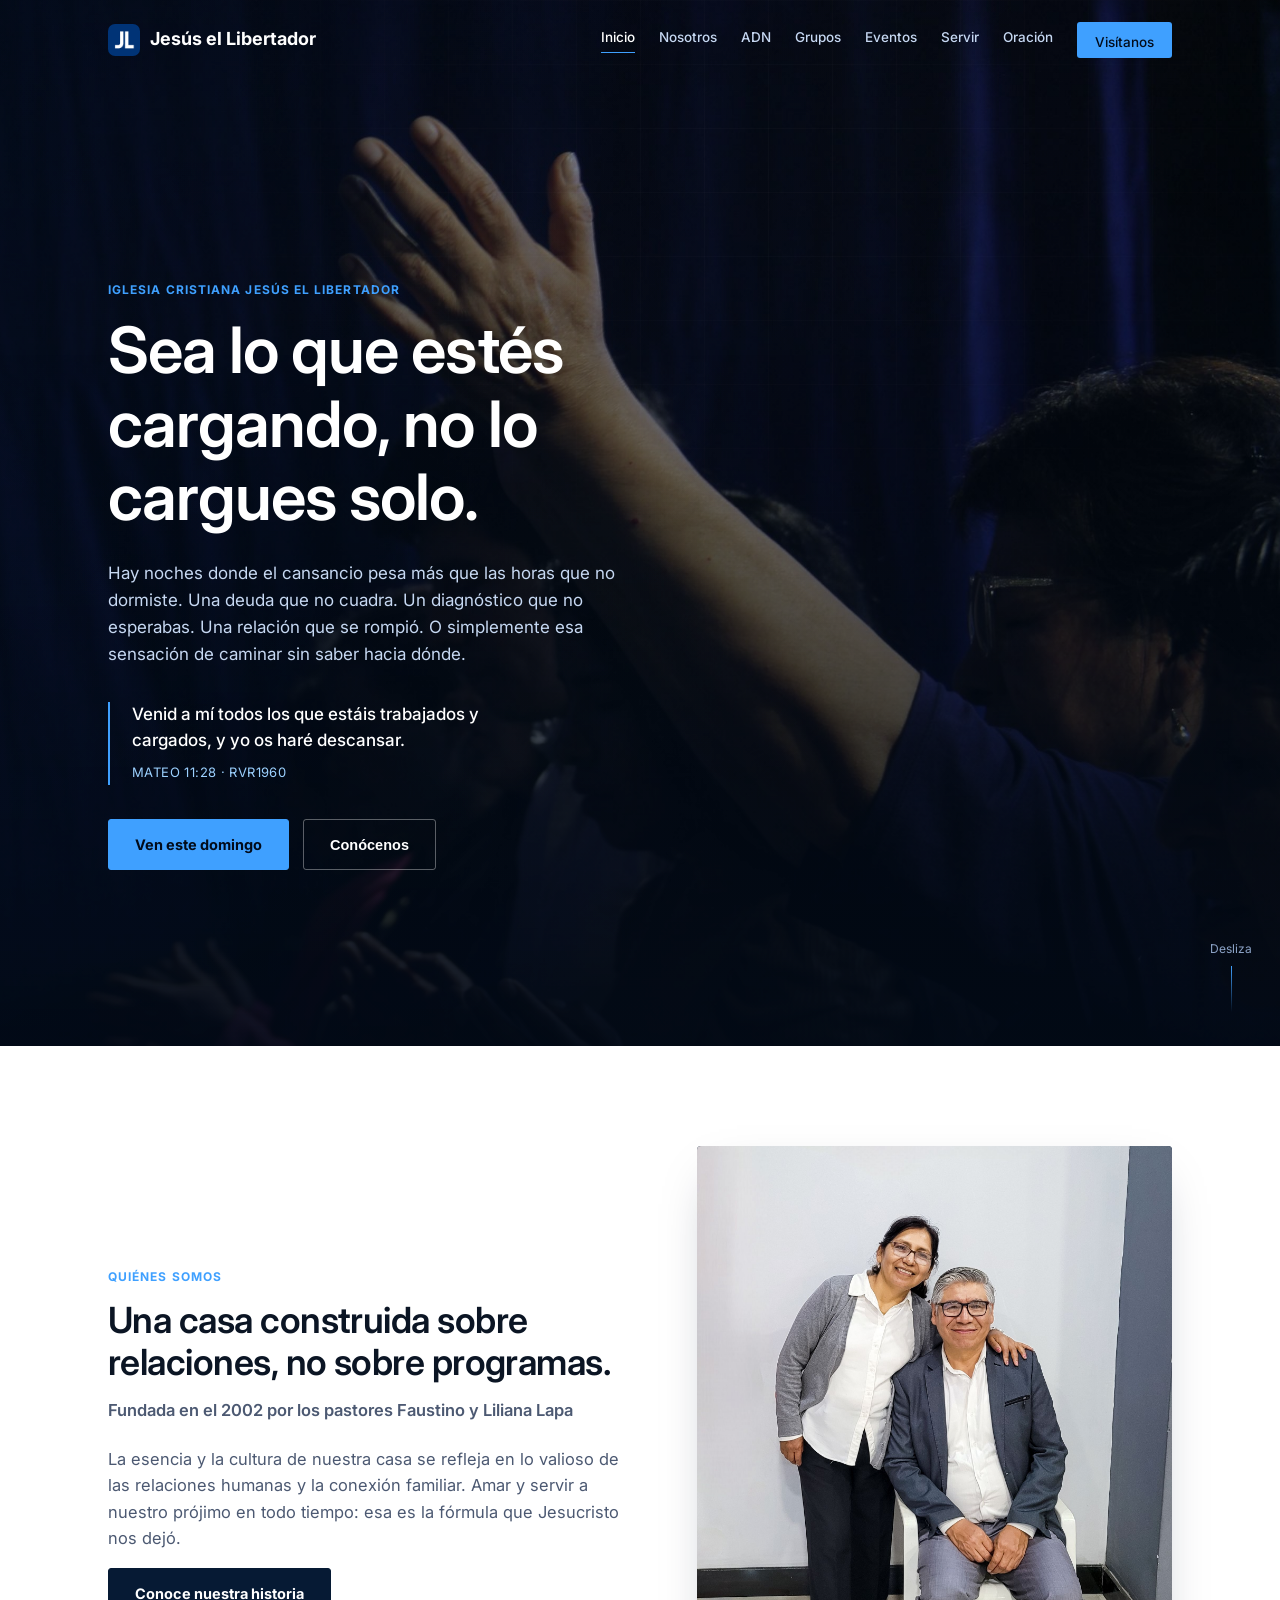
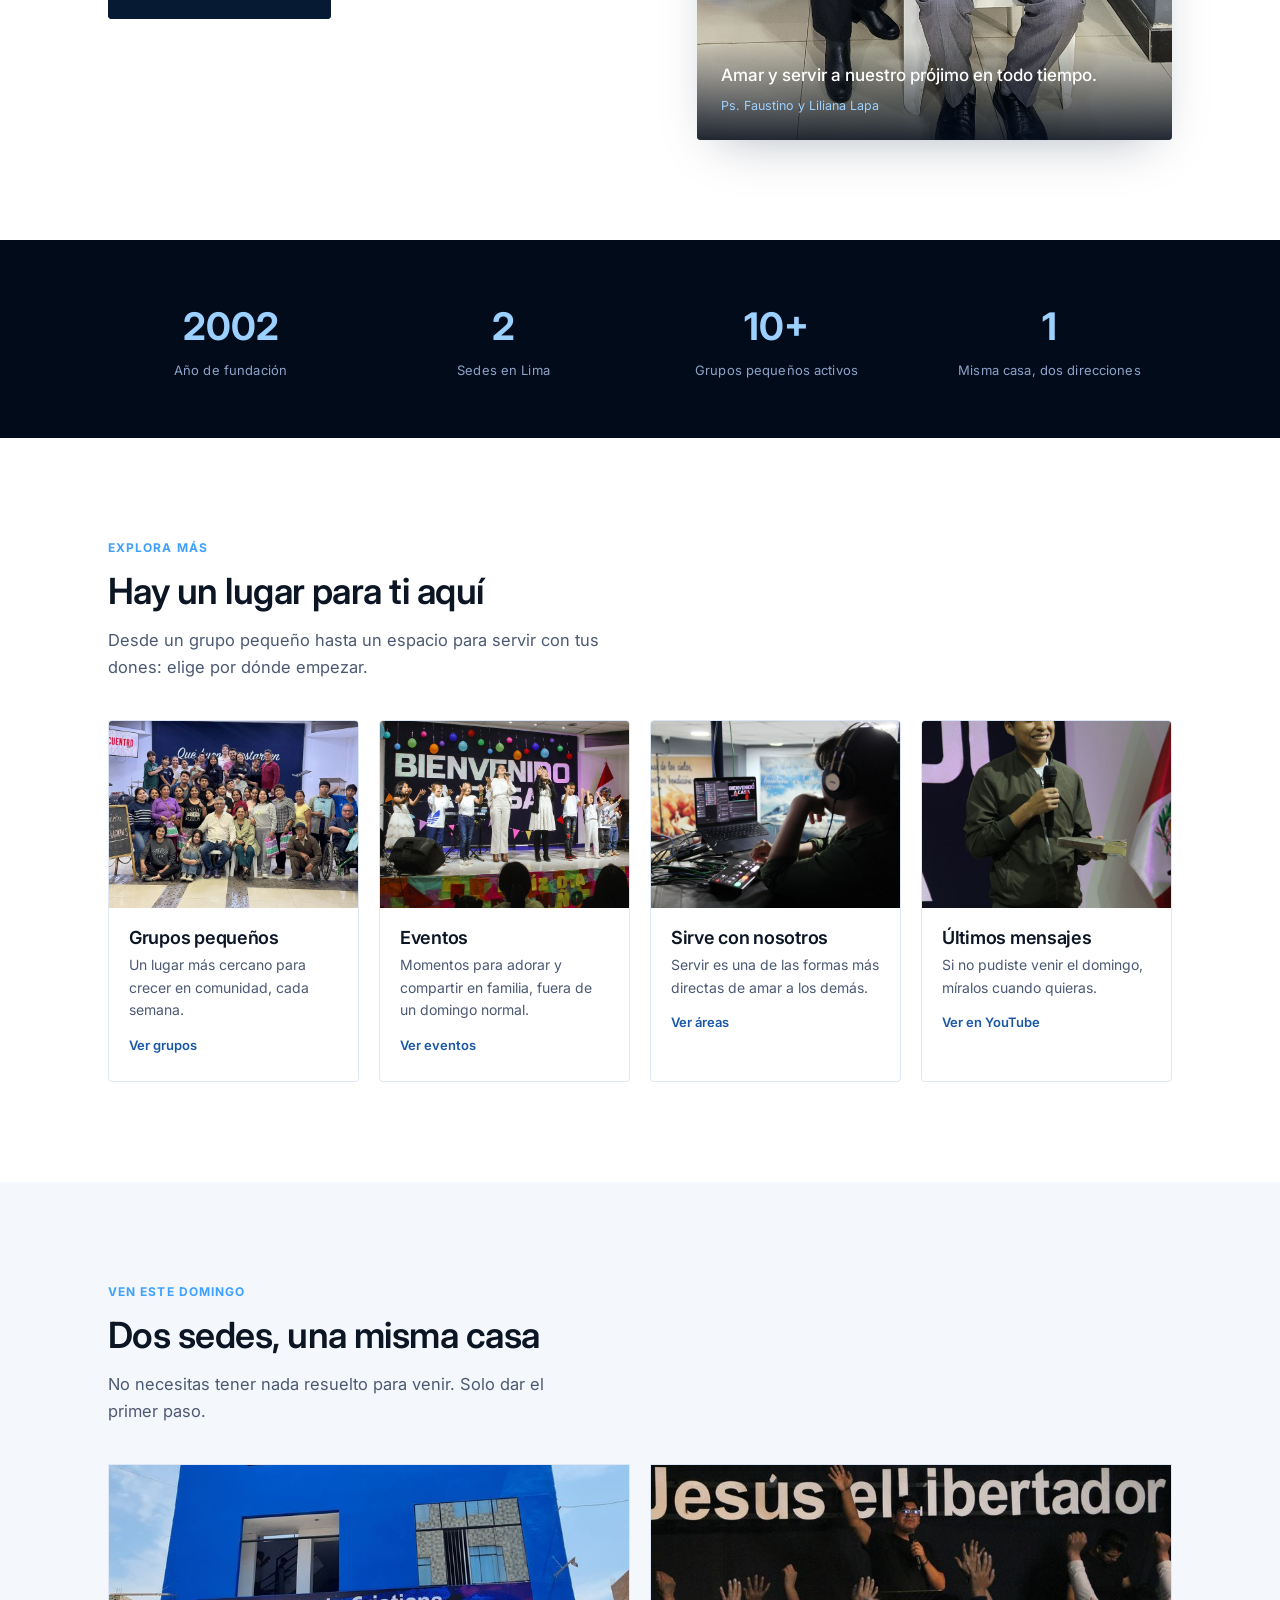
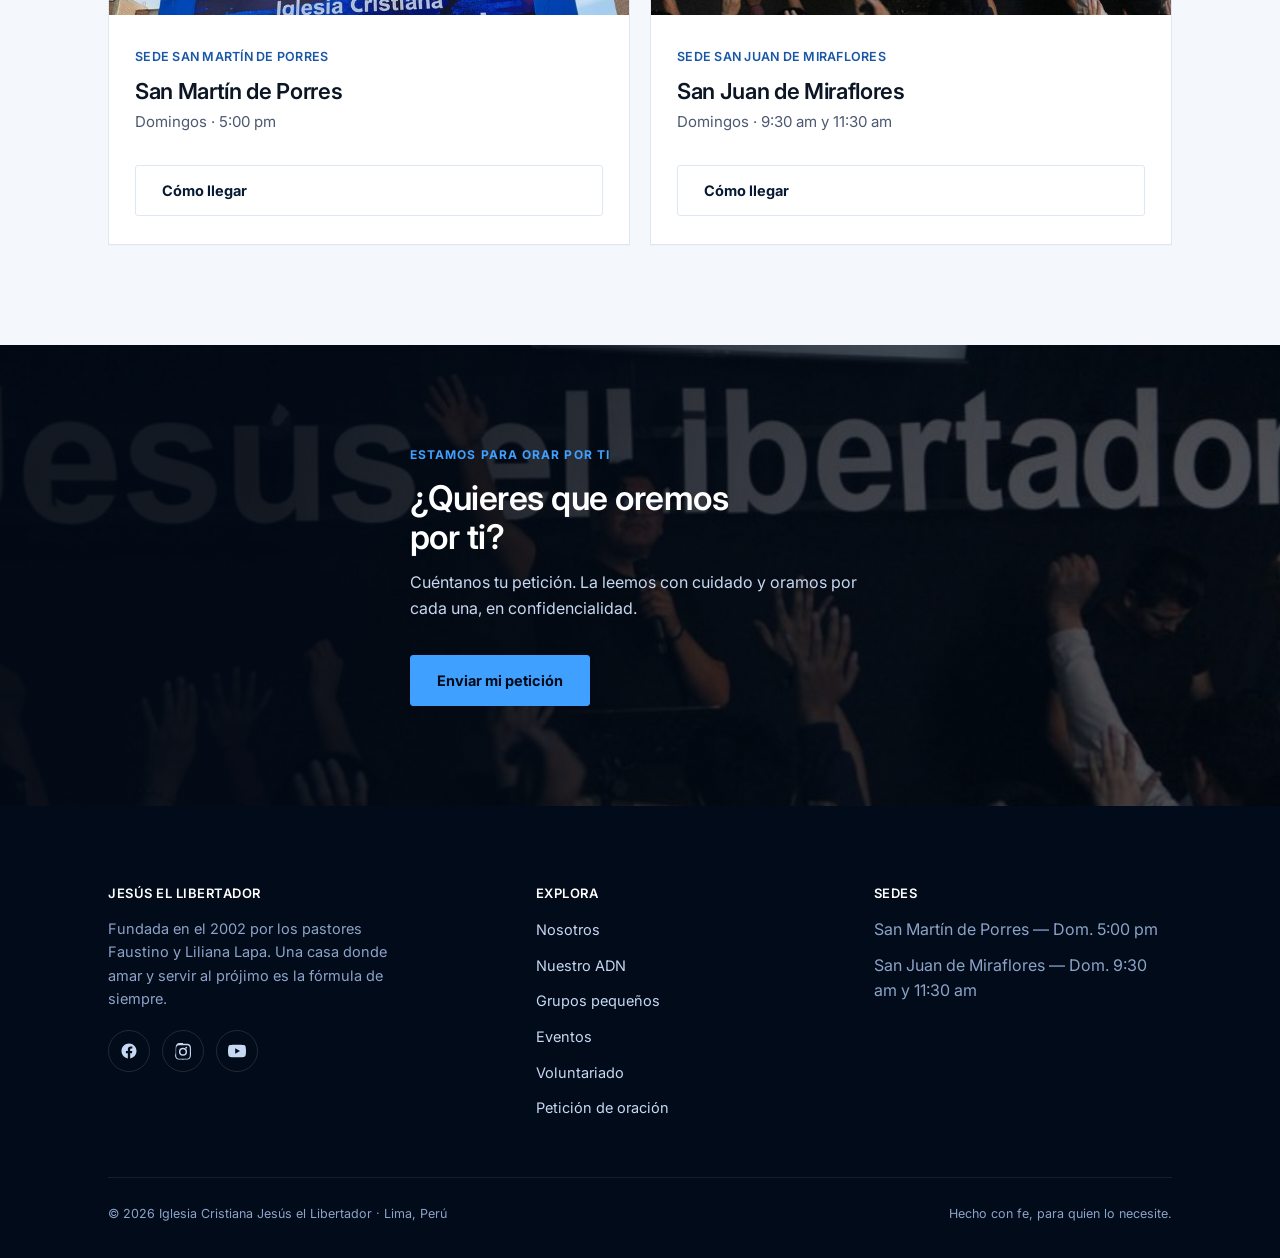
==== index.html @ 239bf361 "Actualización:Evento" ====
<!DOCTYPE html>
<html lang="es">
<head>
<meta charset="UTF-8">
<meta name="viewport" content="width=device-width, initial-scale=1, viewport-fit=cover">
<title>Iglesia Cristiana Jesús el Libertador | Lima, Perú</title>
<link rel="icon" type="image/x-icon" href="/favicon.ico">
<link rel="icon" type="image/png" sizes="32x32" href="/images/favicon-32.png">
<link rel="icon" type="image/png" sizes="16x16" href="/images/favicon-16.png">
<link rel="apple-touch-icon" sizes="180x180" href="/images/apple-touch-icon.png">
<link rel="icon" type="image/png" sizes="192x192" href="/images/icon-192.png">
<link rel="icon" type="image/png" sizes="512x512" href="/images/icon-512.png">
<meta name="description" content="Iglesia Cristiana Jesús el Libertador. Dos sedes en Lima. Ven este domingo, sea lo que estés cargando, no lo cargues solo.">
<link rel="canonical" href="https://icjesusellibertador.com/">
<meta property="og:type" content="website">
<meta property="og:site_name" content="Jesús el Libertador">
<meta property="og:locale" content="es_PE">
<meta property="og:title" content="Iglesia Cristiana Jesús el Libertador | Lima, Perú">
<meta property="og:description" content="Iglesia Cristiana Jesús el Libertador. Dos sedes en Lima. Ven este domingo, sea lo que estés cargando, no lo cargues solo.">
<meta property="og:url" content="https://icjesusellibertador.com/">
<meta property="og:image" content="https://icjesusellibertador.com/images/orando.jpg">
<meta name="twitter:card" content="summary_large_image">
<link rel="preconnect" href="https://fonts.googleapis.com">
<link rel="preconnect" href="https://fonts.gstatic.com" crossorigin>
<link href="https://fonts.googleapis.com/css2?family=Inter:wght@400;500;600;700;800&display=swap" rel="stylesheet">
<link rel="stylesheet" href="css/styles.css">
<script type="application/ld+json">
{
  "@context": "https://schema.org",
  "@type": "Church",
  "name": "Iglesia Cristiana Jesús el Libertador",
  "alternateName": "Jesús el Libertador",
  "url": "https://icjesusellibertador.com/",
  "logo": "https://icjesusellibertador.com/images/logo.png",
  "image": "https://icjesusellibertador.com/images/orando.jpg",
  "description": "Iglesia Cristiana Jesús el Libertador. Dos sedes en Lima, Perú. Ven este domingo, sea lo que estés cargando, no lo cargues solo.",
  "foundingDate": "2002",
  "sameAs": [
    "https://www.facebook.com/ICJesuselLibertador/",
    "https://www.instagram.com/ic.jel/",
    "https://www.youtube.com/channel/UCuJzcKdLEdfTrABDYm5E2ng"
  ],
  "address": {
    "@type": "PostalAddress",
    "addressLocality": "Lima",
    "addressCountry": "PE"
  },
  "location": [
    {
      "@type": "Place",
      "name": "Jesús el Libertador — San Martín de Porres",
      "address": {
        "@type": "PostalAddress",
        "addressLocality": "San Martín de Porres, Lima",
        "addressCountry": "PE"
      }
    },
    {
      "@type": "Place",
      "name": "Jesús el Libertador — San Juan de Miraflores",
      "address": {
        "@type": "PostalAddress",
        "addressLocality": "San Juan de Miraflores, Lima",
        "addressCountry": "PE"
      }
    }
  ]
}
</script>
</head>
<body>
<header class="site-nav" id="siteNav">
  <div class="nav-row">
    <a class="brand" href="index.html">
      <span class="brand-mark"><img src="images/logo.png" alt="Jesús el Libertador"></span>
      Jesús el Libertador
    </a>
    <button class="nav-toggle" id="navToggle" aria-label="Abrir menú"><span></span><span></span><span></span></button>
    <ul class="nav-links" id="navLinks">
      <a href="index.html" class="current">Inicio</a>
      <a href="nosotros.html">Nosotros</a>
      <a href="adn.html">ADN</a>
      <a href="grupos.html">Grupos</a>
      <a href="eventos.html">Eventos</a>
      <a href="voluntariado.html">Servir</a>
      <a href="oracion.html">Oración</a>
      <a class="nav-cta" href="grupos.html#sedes">Visítanos</a>
    </ul>
  </div>
</header>

<section class="hero" id="inicio">
  <div class="media-bg kenburns"><img src="images/orando.jpg" alt="Congregación de Jesús el Libertador orando con las manos levantadas" style="object-position:50% 20%;"></div>
  <div class="media-overlay"></div>
  <div class="hero-inner wrap">
    <span class="eyebrow">Iglesia Cristiana Jesús el Libertador</span>
    <h1>Sea lo que estés cargando, no lo cargues solo.</h1>
    <p class="lead">Hay noches donde el cansancio pesa más que las horas que no dormiste. Una deuda que no cuadra. Un diagnóstico que no esperabas. Una relación que se rompió. O simplemente esa sensación de caminar sin saber hacia dónde.</p>
    <div class="hero-verse">
      <p>Venid a mí todos los que estáis trabajados y cargados, y yo os haré descansar.</p>
      <span>MATEO 11:28 · RVR1960</span>
    </div>
    <div class="btn-row">
      <a class="btn" href="grupos.html#sedes">Ven este domingo</a>
      <button type="button" class="btn btn-ghost" data-open-contacto>Conócenos</button>
    </div>
  </div>
  <div class="scroll-cue"><span>Desliza</span><span class="line"></span></div>
</section>

<section class="nosotros" data-reveal>
  <div class="wrap">
    <div class="nos-grid">
      <div>
        <span class="eyebrow">Quiénes somos</span>
        <h2>Una casa construida sobre relaciones, no sobre programas.</h2>
        <p class="founders-line">Fundada en el 2002 por los pastores Faustino y Liliana Lapa</p>
        <p>La esencia y la cultura de nuestra casa se refleja en lo valioso de las relaciones humanas y la conexión familiar. Amar y servir a nuestro prójimo en todo tiempo: esa es la fórmula que Jesucristo nos dejó.</p>
        <a class="btn btn-dark" href="nosotros.html">Conoce nuestra historia</a>
      </div>
      <div class="photo-frame">
        <img src="images/pastores-actual.jpg" alt="Pastores Faustino y Liliana Lapa">
        <div class="cap">
          <p>Amar y servir a nuestro prójimo en todo tiempo.</p>
          <span>Ps. Faustino y Liliana Lapa</span>
        </div>
      </div>
    </div>
  </div>
</section>

<section class="stats-band" data-reveal="stagger">
  <div class="wrap stats-grid">
    <div class="stat"><b>2002</b><span>Año de fundación</span></div>
    <div class="stat"><b>2</b><span>Sedes en Lima</span></div>
    <div class="stat"><b>10+</b><span>Grupos pequeños activos</span></div>
    <div class="stat"><b>1</b><span>Misma casa, dos direcciones</span></div>
  </div>
</section>

<section class="highlights-block" data-reveal>
  <div class="wrap">
    <span class="eyebrow">Explora más</span>
    <h2>Hay un lugar para ti aquí</h2>
    <p class="intro">Desde un grupo pequeño hasta un espacio para servir con tus dones: elige por dónde empezar.</p>
    <div class="highlights-grid" data-reveal="stagger">
      <a class="hi-card" href="grupos.html">
        <div class="hi-photo"><img src="images/encuentro-grupos-sm.jpg" alt="Comunidad reunida en Jesús el Libertador" loading="lazy"></div>
        <div class="hi-body">
          <h3>Grupos pequeños</h3>
          <p>Un lugar más cercano para crecer en comunidad, cada semana.</p>
          <span class="hi-link">Ver grupos</span>
        </div>
      </a>
      <a class="hi-card" href="eventos.html">
        <div class="hi-photo"><img src="images/evento-2-sm.jpg" alt="Evento especial de la iglesia" loading="lazy"></div>
        <div class="hi-body">
          <h3>Eventos</h3>
          <p>Momentos para adorar y compartir en familia, fuera de un domingo normal.</p>
          <span class="hi-link">Ver eventos</span>
        </div>
      </a>
      <a class="hi-card" href="voluntariado.html">
        <div class="hi-photo"><img src="images/voluntario-audiovisual-sm.jpg" alt="Voluntario del equipo audiovisual sirviendo" loading="lazy"></div>
        <div class="hi-body">
          <h3>Sirve con nosotros</h3>
          <p>Servir es una de las formas más directas de amar a los demás.</p>
          <span class="hi-link">Ver áreas</span>
        </div>
      </a>
      <a class="hi-card" href="https://www.youtube.com/channel/UCuJzcKdLEdfTrABDYm5E2ng" target="_blank" rel="noopener">
        <div class="hi-photo"><img src="images/dando-mensaje-sm.jpg" alt="Mensaje predicado en un culto de la iglesia" loading="lazy"></div>
        <div class="hi-body">
          <h3>Últimos mensajes</h3>
          <p>Si no pudiste venir el domingo, míralos cuando quieras.</p>
          <span class="hi-link">Ver en YouTube</span>
        </div>
      </a>
    </div>
  </div>
</section>

<section class="sedes-section" id="sedes" data-reveal>
  <div class="wrap">
    <span class="eyebrow">Ven este domingo</span>
    <h2>Dos sedes, una misma casa</h2>
    <p>No necesitas tener nada resuelto para venir. Solo dar el primer paso.</p>
    <div class="sedes-grid">
      <div class="sede-card">
        <div class="sede-photo"><img src="images/local-smp-sm.jpg" alt="Fachada de la sede San Martín de Porres" loading="lazy"></div>
        <div class="sede-body">
          <div>
            <span class="tag">Sede San Martín de Porres</span>
            <h3>San Martín de Porres</h3>
            <p class="horario">Domingos · 5:00 pm</p>
          </div>
          <a class="btn btn-ghost on-light" target="_blank" rel="noopener" href="https://www.google.com.pe/maps/place/Iglesia+Cristiana+Jes%C3%BAs+el+Libertador/@-11.9723436,-77.6283844,10z/data=!4m6!3m5!1s0x9105ce0a161dca0d:0x73859e1350eab55b!8m2!3d-11.9723436!4d-77.1010406!16s%2Fg%2F11clyf3jx7?entry=ttu&g_ep=EgoyMDI2MDkwMi4wIKXMDSoASAFQAw%3D%3D">Cómo llegar</a>
        </div>
      </div>
      <div class="sede-card">
        <div class="sede-photo"><img src="images/hero-servicio-sjm-sm.jpg" alt="Culto en la sede San Juan de Miraflores" loading="lazy"></div>
        <div class="sede-body">
          <div>
            <span class="tag">Sede San Juan de Miraflores</span>
            <h3>San Juan de Miraflores</h3>
            <p class="horario">Domingos · 9:30 am y 11:30 am</p>
          </div>
          <a class="btn btn-ghost on-light" target="_blank" rel="noopener" href="https://www.google.com.pe/maps/place/Iglesia+Cristiana+%22Jes%C3%BAs+el+Libertador%22/@-12.1850564,-77.4873408,10z/data=!4m6!3m5!1s0x9105b928b0111d5b:0x7c454dcc44965c6d!8m2!3d-12.1850564!4d-76.959997!16s%2Fg%2F11v0jfzvqk?entry=ttu&g_ep=EgoyMDI2MDkwMi4wIKXMDSoASAFQAw%3D%3D">Cómo llegar</a>
        </div>
      </div>
    </div>
  </div>
</section>

<section class="prayer-band">
  <div class="media-bg"><img src="images/hero-servicio-sjm-sm.jpg" alt="Comunidad de Jesús el Libertador reunida en un culto"></div>
  <div class="media-overlay"></div>
  <div class="wrap" data-reveal>
    <span class="eyebrow">Estamos para orar por ti</span>
    <h2>¿Quieres que oremos por ti?</h2>
    <p>Cuéntanos tu petición. La leemos con cuidado y oramos por cada una, en confidencialidad.</p>
    <div class="btn-row">
      <a class="btn" href="oracion.html">Enviar mi petición</a>
    </div>
  </div>
</section>

<!--
  Formulario con Netlify Forms: funciona automáticamente en cuanto despliegues
  este sitio en Netlify. Las respuestas llegan al panel de Netlify → Forms
  (formulario "contacto"), y puedes activar notificación por correo en
  Site settings → Forms → Notifications.
-->
<div class="modal-overlay" id="contactoModal" aria-hidden="true">
  <div class="modal-box" role="dialog" aria-modal="true" aria-labelledby="contactoModalTitle">
    <button type="button" class="modal-close" aria-label="Cerrar formulario">&times;</button>
    <span class="eyebrow">Conversemos</span>
    <h2 id="contactoModalTitle">Conócenos, escríbenos</h2>
    <p class="intro">Cuéntanos qué necesitas —una pregunta, una visita, lo que sea— y te respondemos a la brevedad.</p>

    <form name="contacto" method="POST" data-netlify="true" netlify-honeypot="bot-field" class="oracion-form">
      <input type="hidden" name="form-name" value="contacto" />
      <p class="hp-field"><label>No llenar: <input name="bot-field" /></label></p>
      <div class="field-row">
        <div class="field">
          <label for="c-nombre">Nombre completo</label>
          <input type="text" id="c-nombre" name="nombre" required>
        </div>
        <div class="field">
          <label for="c-contacto">Correo o WhatsApp</label>
          <input type="text" id="c-contacto" name="contacto" required>
        </div>
      </div>
      <div class="field">
        <label for="c-mensaje">¿En qué te podemos ayudar?</label>
        <textarea id="c-mensaje" name="mensaje" rows="4" required></textarea>
      </div>
      <button class="btn" type="submit" style="align-self:flex-start;">Enviar mensaje</button>
      <p class="form-note">Nos pondremos en contacto contigo por el medio que nos dejes.</p>
    </form>
  </div>
</div>

<footer id="contacto">
  <div class="wrap">
    <div class="footer-grid">
      <div>
        <h4>Jesús el Libertador</h4>
        <p>Fundada en el 2002 por los pastores Faustino y Liliana Lapa. Una casa donde amar y servir al prójimo es la fórmula de siempre.</p>
        <div class="socials" style="margin-top:20px;">
          <a class="social-btn" title="Facebook" target="_blank" rel="noopener" href="https://www.facebook.com/ICJesuselLibertador/">
            <svg width="18" height="18" viewBox="0 0 24 24" fill="currentColor"><path d="M22 12.06C22 6.5 17.52 2 12 2S2 6.5 2 12.06c0 5 3.66 9.15 8.44 9.94v-7.03H7.9v-2.9h2.54V9.85c0-2.5 1.49-3.89 3.77-3.89 1.09 0 2.24.2 2.24.2v2.46h-1.26c-1.24 0-1.63.77-1.63 1.56v1.87h2.78l-.44 2.9h-2.34V22c4.78-.79 8.44-4.94 8.44-9.94z"/></svg>
          </a>
          <a class="social-btn" title="Instagram" target="_blank" rel="noopener" href="https://www.instagram.com/ic.jel/">
            <svg width="18" height="18" viewBox="0 0 24 24" fill="currentColor"><path d="M12 2.2c3.2 0 3.58.01 4.85.07 1.17.05 1.97.24 2.43.4a4.9 4.9 0 0 1 1.77 1.15 4.9 4.9 0 0 1 1.15 1.77c.16.46.35 1.26.4 2.43.06 1.27.07 1.65.07 4.85s-.01 3.58-.07 4.85c-.05 1.17-.24 1.97-.4 2.43a4.9 4.9 0 0 1-1.15 1.77 4.9 4.9 0 0 1-1.77 1.15c-.46.16-1.26.35-2.43.4-1.27.06-1.65.07-4.85.07s-3.58-.01-4.85-.07c-1.17-.05-1.97-.24-2.43-.4a4.9 4.9 0 0 1-1.77-1.15 4.9 4.9 0 0 1-1.15-1.77c-.16-.46-.35-1.26-.4-2.43C2.21 15.58 2.2 15.2 2.2 12s.01-3.58.07-4.85c.05-1.17.24-1.97.4-2.43a4.9 4.9 0 0 1 1.15-1.77A4.9 4.9 0 0 1 5.6 1.8c.46-.16 1.26-.35 2.43-.4C9.3 1.34 9.68 1.33 12 1.33zm0 1.98c-3.14 0-3.5.01-4.73.07-1.03.05-1.6.22-1.97.36-.5.19-.85.42-1.22.79-.37.37-.6.72-.79 1.22-.14.37-.31.94-.36 1.97-.06 1.23-.07 1.6-.07 4.73s.01 3.5.07 4.73c.05 1.03.22 1.6.36 1.97.19.5.42.85.79 1.22.37.37.72.6 1.22.79.37.14.94.31 1.97.36 1.23.06 1.6.07 4.73.07s3.5-.01 4.73-.07c1.03-.05 1.6-.22 1.97-.36.5-.19.85-.42 1.22-.79.37-.37.6-.72.79-1.22.14-.37.31-.94.36-1.97.06-1.23.07-1.6.07-4.73s-.01-3.5-.07-4.73c-.05-1.03-.22-1.6-.36-1.97a3 3 0 0 0-.79-1.22 3 3 0 0 0-1.22-.79c-.37-.14-.94-.31-1.97-.36-1.23-.06-1.6-.07-4.73-.07zm0 3.4a5.42 5.42 0 1 1 0 10.84 5.42 5.42 0 0 1 0-10.84zm0 1.98a3.44 3.44 0 1 0 0 6.88 3.44 3.44 0 0 0 0-6.88zm5.63-2.2a1.27 1.27 0 1 1-2.53 0 1.27 1.27 0 0 1 2.53 0z"/></svg>
          </a>
          <a class="social-btn" title="YouTube" target="_blank" rel="noopener" href="https://www.youtube.com/channel/UCuJzcKdLEdfTrABDYm5E2ng">
            <svg width="18" height="18" viewBox="0 0 24 24" fill="currentColor"><path d="M23.5 6.2a3 3 0 0 0-2.1-2.1C19.6 3.6 12 3.6 12 3.6s-7.6 0-9.4.5A3 3 0 0 0 .5 6.2 31 31 0 0 0 0 12a31 31 0 0 0 .5 5.8 3 3 0 0 0 2.1 2.1c1.8.5 9.4.5 9.4.5s7.6 0 9.4-.5a3 3 0 0 0 2.1-2.1A31 31 0 0 0 24 12a31 31 0 0 0-.5-5.8zM9.6 15.6V8.4l6.3 3.6-6.3 3.6z"/></svg>
          </a>
        </div>
      </div>
      <div>
        <h4>Explora</h4>
        <ul class="footer-links">
          <li><a href="nosotros.html">Nosotros</a></li>
          <li><a href="adn.html">Nuestro ADN</a></li>
          <li><a href="grupos.html">Grupos pequeños</a></li>
          <li><a href="eventos.html">Eventos</a></li>
          <li><a href="voluntariado.html">Voluntariado</a></li>
          <li><a href="oracion.html">Petición de oración</a></li>
        </ul>
      </div>
      <div>
        <h4>Sedes</h4>
        <ul class="footer-links">
          <li>San Martín de Porres — Dom. 5:00 pm</li>
          <li>San Juan de Miraflores — Dom. 9:30 am y 11:30 am</li>
        </ul>
      </div>
    </div>
    <div class="footer-bottom">
      <span>© 2026 Iglesia Cristiana Jesús el Libertador · Lima, Perú</span>
      <span>Hecho con fe, para quien lo necesite.</span>
    </div>
  </div>
</footer>

<script src="js/script.js"></script>
</body>
</html>
---- css/styles.css ----
:root{
  /* ---- Primary blue system (brand: Iglesia Jesús el Libertador) ---- */
  --blue-950:#020B1A;
  --blue-900:#061A34;
  --blue-800:#0C2C56;
  --blue-700:#123E7C;
  --blue-600:#1957A6;
  --blue-500:#2372D1;
  --azure:#3FA0FF;
  --azure-light:#9CD1FF;
  --sky-tint:#EAF3FF;
  --line-light:#DEE7F5;
  --paper:#FFFFFF;
  --paper-dim:#F4F8FC;
  --ink:#0B1524;
  --ink-soft:#4C5972;
  --mist:#C6D8F2;
  --mist-dim:#8CA3C7;
  --white:#FFFFFF;
  --shadow-soft:0 18px 50px -22px rgba(6,26,52,.35);
}
*{box-sizing:border-box;}
html{scroll-behavior:smooth;}
body{
  margin:0;
  background:var(--paper);
  color:var(--ink);
  font-family:'Inter',sans-serif;
  line-height:1.6;
  -webkit-font-smoothing:antialiased;
  overflow-x:hidden;
  -webkit-tap-highlight-color:transparent;
}
a, button{ -webkit-tap-highlight-color:transparent; }
h1,h2,h3,h4{
  font-family:'Inter',sans-serif;
  font-weight:600;
  margin:0 0 .4em;
  line-height:1.15;
  letter-spacing:-.015em;
}
p{margin:0 0 1em;}
a{color:inherit; text-decoration:none;}
img{max-width:100%;display:block;}
.wrap{max-width:1120px;margin:0 auto;padding:0 28px;}
.wrap-narrow{max-width:720px;margin:0 auto;padding:0 28px;}
.wrap-mid{max-width:860px;margin:0 auto;padding:0 28px;}
section{padding:100px 0;}
@media(max-width:640px){ section{padding:64px 0;} .wrap,.wrap-narrow,.wrap-mid{padding:0 24px;} }
@media(max-width:380px){ .wrap,.wrap-narrow,.wrap-mid{padding:0 20px;} }

.eyebrow{
  font-family:'Inter',sans-serif; font-weight:700; text-transform:uppercase; letter-spacing:.09em; font-size:12px;
  color:var(--azure); margin-bottom:14px; display:block;
}

@media (prefers-reduced-motion: reduce){
  *{animation-duration:.001ms !important; animation-iteration-count:1 !important; transition-duration:.001ms !important; scroll-behavior:auto !important;}
}

/* ---- scroll reveal ---- */
[data-reveal]{opacity:0; transform:translateY(26px); transition:opacity .8s cubic-bezier(.2,.7,.2,1), transform .8s cubic-bezier(.2,.7,.2,1);}
[data-reveal].is-visible{opacity:1; transform:none;}
[data-reveal="stagger"] > *{opacity:0; transform:translateY(20px); transition:opacity .7s ease, transform .7s ease;}
[data-reveal="stagger"].is-visible > *{opacity:1; transform:none;}
[data-reveal="stagger"].is-visible > *:nth-child(1){transition-delay:.05s;}
[data-reveal="stagger"].is-visible > *:nth-child(2){transition-delay:.15s;}
[data-reveal="stagger"].is-visible > *:nth-child(3){transition-delay:.25s;}
[data-reveal="stagger"].is-visible > *:nth-child(4){transition-delay:.35s;}

/* ---- reusable full-bleed photo block ---- */
.media-bg{position:absolute; inset:0; overflow:hidden; z-index:0;}
.media-bg img{width:100%; height:100%; object-fit:cover; transform:scale(1.06); will-change:transform;}
.media-bg.kenburns img{animation:kenburns 24s ease-in-out infinite alternate;}
@keyframes kenburns{from{transform:scale(1.06) translate3d(0,0,0);} to{transform:scale(1.15) translate3d(-1.4%,-1%,0);}}

/* ================= NAV ================= */
header.site-nav{
  position:fixed; top:0; left:0; right:0; z-index:100;
  padding:22px 0; transition:background .35s ease, padding .35s ease, border-color .35s ease, box-shadow .35s ease;
  border-bottom:1px solid transparent;
  background:rgba(2,11,26,0);
}
header.site-nav.scrolled, header.site-nav.solid{
  background:rgba(3,13,28,.97);
  padding:14px 0; border-color:rgba(255,255,255,.08); box-shadow:0 10px 30px -18px rgba(0,0,0,.5);
}
.nav-row{
  max-width:1120px;margin:0 auto;padding:0 28px;
  display:flex; align-items:center; justify-content:space-between; gap:20px;
}
.brand{display:flex; align-items:center; gap:10px; color:var(--white); font-family:'Inter',sans-serif; font-size:18px; font-weight:700;}
.brand-mark{
  width:32px;height:32px;border-radius:7px; overflow:hidden; flex:0 0 auto;
  display:flex;align-items:center;justify-content:center;
}
.brand-mark img{width:100%;height:100%;object-fit:cover;display:block;}
.nav-links{display:flex; align-items:center; gap:24px; list-style:none; margin:0; padding:0;}
.nav-links a{color:var(--mist); font-size:13.5px; font-weight:500; padding-bottom:3px; border-bottom:1px solid transparent; transition:color .2s ease, border-color .2s ease;}
.nav-links a:hover, .nav-links a.current{color:var(--white); border-color:var(--azure);}
.nav-cta{background:var(--azure); color:var(--blue-950); font-size:13px; font-weight:700; padding:10px 18px; border-radius:3px; transition:background .2s ease, color .2s ease, transform .2s ease;}
.nav-links a.nav-cta{color:var(--blue-950);}
.nav-links a.nav-cta:hover{color:var(--white);}
.nav-cta:hover, .nav-cta:focus-visible, .nav-cta:active{background:#1F72D8; color:var(--white); transform:translateY(-1px);}
.nav-toggle{display:none;}
@media(max-width:960px){
  .nav-links{
    position:fixed; inset:0; width:100%; max-width:none;
    background:var(--blue-950); flex-direction:column; align-items:center; justify-content:center; gap:6px;
    padding:32px; transform:none; opacity:0; visibility:hidden;
    transition:opacity .3s ease, visibility 0s linear .3s; border-left:none; z-index:105;
  }
  .nav-links.open{opacity:1; visibility:visible; transition:opacity .3s ease;}
  .nav-links a{padding:14px 0; border-bottom:1px solid rgba(255,255,255,.08); width:100%; max-width:280px; text-align:center; font-size:17px;}
  .nav-cta{margin-top:18px; text-align:center; width:100%; max-width:280px;}
  .nav-toggle{display:flex; flex-direction:column; gap:5px; background:none; border:none; cursor:pointer; z-index:110; padding:6px;}
  .nav-toggle span{width:22px; height:2px; background:var(--white); display:block; transition:transform .25s ease, opacity .25s ease;}
  .nav-toggle.open span:nth-child(1){transform:translateY(7px) rotate(45deg);}
  .nav-toggle.open span:nth-child(2){opacity:0;}
  .nav-toggle.open span:nth-child(3){transform:translateY(-7px) rotate(-45deg);}
}

/* ================= HERO (home) ================= */
.hero{
  position:relative; min-height:100svh; display:flex; align-items:flex-end;
  color:var(--white); overflow:hidden; background:var(--blue-950);
}
.hero .media-overlay{
  position:absolute; inset:0; z-index:1;
  background:
    linear-gradient(180deg, rgba(2,10,22,.35) 0%, rgba(2,10,22,.55) 45%, rgba(2,10,22,.94) 100%),
    linear-gradient(100deg, rgba(3,15,34,.55) 0%, rgba(3,15,34,.15) 45%, transparent 70%);
}
.hero::after{
  content:''; position:absolute; inset:0; z-index:1; pointer-events:none;
  background-image:
    linear-gradient(rgba(255,255,255,.045) 1px, transparent 1px),
    linear-gradient(90deg, rgba(255,255,255,.045) 1px, transparent 1px);
  background-size:64px 64px;
  -webkit-mask-image:radial-gradient(70% 60% at 60% 15%, black 0%, transparent 75%);
          mask-image:radial-gradient(70% 60% at 60% 15%, black 0%, transparent 75%);
  opacity:.5;
}
.hero-inner{position:relative; z-index:2; padding-top:180px; padding-bottom:76px; width:100%;}
.hero h1{font-size:clamp(34px,6.4vw,64px); max-width:15ch; color:var(--white);}
.hero .lead{color:var(--mist); font-size:17px; max-width:48ch; margin-top:22px;}
.hero-verse{margin-top:34px; padding-left:22px; border-left:2px solid var(--azure); max-width:44ch;}
.hero-verse p{font-family:'Inter',sans-serif; font-weight:500; font-size:17px; color:var(--paper); margin-bottom:6px; line-height:1.5;}
.hero-verse span{font-size:13px; color:var(--azure-light); letter-spacing:.03em;}
.scroll-cue{position:absolute; z-index:2; right:28px; bottom:34px; display:flex; flex-direction:column; align-items:center; gap:8px; color:var(--mist-dim); font-size:12px;}
.scroll-cue .line{width:1px; height:46px; background:linear-gradient(var(--azure),transparent);}
@media(max-width:640px){ .scroll-cue{display:none;} .hero-inner{padding-top:150px; padding-bottom:56px;} }

/* ================= PAGE HEADER (interior pages) ================= */
.page-header{
  position:relative; min-height:46vh; display:flex; align-items:flex-end;
  color:var(--white); overflow:hidden; background:var(--blue-950);
}
.page-header .media-overlay{
  position:absolute; inset:0; z-index:1;
  background:
    linear-gradient(180deg, rgba(2,10,22,.45) 0%, rgba(2,10,22,.65) 55%, rgba(2,10,22,.95) 100%),
    linear-gradient(100deg, rgba(3,15,34,.6) 0%, transparent 55%);
}
.page-header-inner{position:relative; z-index:2; padding-top:150px; padding-bottom:52px; width:100%;}
.page-header h1{font-size:clamp(30px,5.4vw,48px); color:var(--white); max-width:18ch;}
.page-header .lead{color:var(--mist); font-size:16px; max-width:52ch; margin-top:12px;}
.breadcrumb{position:relative; z-index:2; font-size:12.5px; color:var(--mist-dim); margin-bottom:16px;}
.breadcrumb a:hover{color:var(--azure-light);}
@media(max-width:640px){
  .page-header{min-height:38vh;}
  .page-header-inner{padding-top:126px; padding-bottom:40px; text-align:center;}
  .page-header-inner .lead{margin-left:auto; margin-right:auto;}
  .breadcrumb{text-align:center;}
}

/* ================= BUTTONS ================= */
.btn{
  display:inline-flex; align-items:center; gap:8px; background:var(--azure); color:var(--blue-950);
  font-weight:700; font-size:14.5px; padding:13px 26px; border-radius:3px; border:1px solid var(--azure); cursor:pointer;
  transition:background .2s ease, border-color .2s ease, transform .2s ease;
}
.btn:hover{background:var(--azure-light); border-color:var(--azure-light); transform:translateY(-1px);}
.btn-ghost{background:transparent; color:var(--white); border:1px solid rgba(255,255,255,.35);}
.btn-ghost:hover{border-color:var(--azure-light); color:var(--azure-light);}
.btn-ghost.on-light{color:var(--blue-900); border-color:var(--line-light);}
.btn-ghost.on-light:hover{border-color:var(--blue-500); color:var(--blue-700); background:var(--sky-tint);}
.btn-dark{background:var(--blue-900); color:var(--white); border-color:var(--blue-900);}
.btn-dark:hover{background:var(--blue-800);}
.btn-row{display:flex; gap:14px; flex-wrap:wrap; margin-top:34px;}

/* ================= NOSOTROS / photo-split blocks ================= */
.nosotros{background:var(--paper);}
.nos-grid{display:grid; grid-template-columns:1fr; gap:48px; align-items:center;}
@media(min-width:860px){ .nos-grid{grid-template-columns:1.05fr .95fr; gap:64px;} }
.nos-grid.reverse{direction:rtl;}
.nos-grid.reverse > *{direction:ltr;}
.nos-grid h2{font-size:clamp(26px,4vw,36px); color:var(--ink);}
.nos-grid p{color:var(--ink-soft); font-size:16.5px;}
.founders-line{font-family:'Inter',sans-serif; font-size:14px; color:var(--blue-600); font-weight:600; margin-bottom:22px;}

.photo-frame{
  position:relative; border-radius:4px; overflow:hidden; box-shadow:var(--shadow-soft);
  aspect-ratio:4/5; background:var(--blue-900);
}
.photo-frame img{width:100%; height:100%; object-fit:cover; transition:transform .6s ease;}
.photo-frame:hover img{transform:scale(1.04);}
.photo-frame .cap{
  position:absolute; left:0; right:0; bottom:0; padding:22px 24px;
  background:linear-gradient(0deg, rgba(2,11,26,.85), transparent);
  color:var(--white);
}
.photo-frame .cap p{font-family:'Inter',sans-serif; font-weight:500; font-size:17px; margin:0 0 4px; color:var(--white); line-height:1.4;}
.photo-frame .cap span{font-size:12.5px; color:var(--azure-light);}
.photo-frame.wide{aspect-ratio:5/4;}

/* ---- Misión / Visión ---- */
.mv-grid{display:grid; grid-template-columns:1fr; gap:20px; margin-top:20px;}
@media(min-width:720px){ .mv-grid{grid-template-columns:1fr 1fr;} }
.mv-card{
  background:var(--blue-950); color:var(--white); padding:32px 30px; border-radius:4px;
  border-left:3px solid var(--azure); box-shadow:var(--shadow-soft);
}
.mv-card .eyebrow{margin-bottom:10px; color:var(--azure-light);}
.mv-card p{color:var(--mist); font-size:16px; margin:0;}
.mv-card.pending{position:relative;}
.mv-card.pending::after{
  content:'Muy pronto'; position:absolute; top:26px; right:28px; font-size:11px; font-weight:600;
  letter-spacing:.04em; text-transform:uppercase; color:var(--blue-950); background:var(--azure-light);
  padding:4px 10px; border-radius:12px;
}
.mv-card.pending p{font-style:italic;}

/* ================= CTA BAND (dark closing band before footer) ================= */
.cta-band{position:relative; background:var(--blue-950); color:var(--white); overflow:hidden;}
.cta-band::before{
  content:''; position:absolute; inset:0;
  background:radial-gradient(120% 90% at 15% 0%, rgba(63,160,255,.16) 0%, transparent 55%);
}
.cta-band .wrap{position:relative;}
.cta-band h2{color:var(--white); font-size:clamp(26px,4vw,36px);}
.cta-band .eyebrow{color:var(--azure-light);}

/* ================= SEDES ================= */
.sedes-section{background:var(--paper-dim);}
.sedes-section h2{color:var(--ink); font-size:clamp(26px,4vw,36px);}
.sedes-section > .wrap > p{color:var(--ink-soft); max-width:48ch; font-size:16.5px;}
.sedes-grid{display:grid; grid-template-columns:1fr; gap:20px; margin-top:40px;}
@media(min-width:720px){ .sedes-grid{grid-template-columns:1fr 1fr;} }
.sede-card{
  border:1px solid var(--line-light); background:var(--white); overflow:hidden;
  display:flex; flex-direction:column; min-height:200px; box-shadow:0 1px 0 rgba(6,26,52,.02);
  transition:box-shadow .25s ease, transform .25s ease;
}
.sede-card:hover{box-shadow:var(--shadow-soft); transform:translateY(-3px);}
.sede-card .sede-photo{height:150px; overflow:hidden; background:var(--blue-900);}
.sede-card .sede-photo img{width:100%; height:100%; object-fit:cover;}
.sede-card .sede-body{padding:28px 26px; display:flex; flex-direction:column; gap:16px; justify-content:space-between; flex:1;}
.sede-card .tag{font-size:12.5px; letter-spacing:.02em; color:var(--blue-600); text-transform:uppercase; font-weight:600;}
.sede-card h3{font-size:22px; color:var(--ink); margin:10px 0 6px;}
.sede-card .horario{color:var(--ink-soft); font-size:15px;}

/* ================= HOME HIGHLIGHTS (destacados) ================= */
.highlights-block{background:var(--paper);}
.highlights-block h2{font-size:clamp(26px,4vw,36px); color:var(--ink);}
.highlights-block > .wrap > p.intro{color:var(--ink-soft); max-width:54ch; font-size:16.5px;}
.highlights-grid{display:grid; grid-template-columns:1fr; gap:20px; margin-top:40px;}
@media(min-width:620px){ .highlights-grid{grid-template-columns:1fr 1fr;} }
@media(min-width:1000px){ .highlights-grid{grid-template-columns:repeat(4,1fr);} }
.hi-card{
  display:block; background:var(--white); border:1px solid var(--line-light); border-radius:4px; overflow:hidden;
  transition:box-shadow .25s ease, transform .25s ease;
}
.hi-card:hover{box-shadow:var(--shadow-soft); transform:translateY(-4px);}
.hi-card .hi-photo{aspect-ratio:4/3; overflow:hidden; background:var(--blue-900);}
.hi-card .hi-photo img{width:100%; height:100%; object-fit:cover; transition:transform .5s ease;}
.hi-card:hover .hi-photo img{transform:scale(1.06);}
.hi-card .hi-body{padding:20px 20px 24px;}
.hi-card h3{font-size:18px; margin:0 0 6px; color:var(--ink);}
.hi-card p{font-size:14px; color:var(--ink-soft); margin:0 0 10px;}
.hi-card .hi-link{font-size:13px; font-weight:600; color:var(--blue-600);}

/* ================= STATS BAND ================= */
.stats-band{background:var(--blue-950); color:var(--white); padding:56px 0;}
.stats-grid{display:grid; grid-template-columns:repeat(2,1fr); gap:28px; text-align:center;}
@media(min-width:720px){ .stats-grid{grid-template-columns:repeat(4,1fr);} }
.stat b{display:block; font-family:'Inter',sans-serif; font-size:clamp(26px,4vw,38px); color:var(--azure-light); font-weight:700;}
.stat span{font-size:13px; color:var(--mist-dim); letter-spacing:.01em;}

/* ================= PRE-FOOTER PRAYER BAND ================= */
.prayer-band{position:relative; overflow:hidden; color:var(--white); min-height:340px; display:flex; align-items:center;}
.prayer-band .media-overlay{position:absolute; inset:0; z-index:1; background:linear-gradient(100deg, rgba(2,10,22,.92) 20%, rgba(2,10,22,.55) 100%);}
.prayer-band .wrap{position:relative; z-index:2;}
.prayer-band h2{color:var(--white); font-size:clamp(24px,3.6vw,34px); max-width:16ch;}
.prayer-band p{color:var(--mist); max-width:46ch; font-size:16px;}

/* ================= VOLUNTARIADO block ================= */
.voluntariado-block{background:var(--paper);}
.voluntariado-block h2{font-size:clamp(26px,4vw,36px); color:var(--ink);}
.voluntariado-block > .wrap > p{color:var(--ink-soft); max-width:52ch; font-size:16.5px;}

/* ================= SECTION HEADINGS (light, shared) ================= */
.section-head h2{font-size:clamp(26px,4vw,36px); color:var(--ink);}
.section-head p.intro{color:var(--ink-soft); font-size:16.5px; max-width:54ch;}

/* ================= ADN (light-first, blue used as accent) ================= */
.adn-block{background:var(--paper);}
.adn-block .eyebrow{color:var(--azure);}
.adn-intro{max-width:760px; margin:0 auto;}
.adn-intro > p{color:var(--ink-soft); font-size:16.5px;}
.adn-def{display:grid; grid-template-columns:1fr; gap:18px; margin:32px 0;}
@media(min-width:720px){ .adn-def{grid-template-columns:1fr 1fr;} }
.adn-def .def-card{border:1px solid var(--line-light); background:var(--paper-dim); padding:26px 24px; border-radius:3px;}
.adn-def h4{font-size:13px; text-transform:uppercase; letter-spacing:.04em; color:var(--blue-600); margin-bottom:8px; font-family:'Inter',sans-serif; font-weight:600;}
.adn-def p{color:var(--ink-soft); font-size:15px; margin:0;}
.verse-card{
  background:var(--blue-950); color:var(--paper);
  padding:26px 28px; margin:22px 0; border-radius:3px;
  border-left:3px solid var(--azure);
}
.verse-card p{font-family:'Inter',sans-serif; font-weight:500; font-size:16px; color:var(--paper); margin-bottom:6px; line-height:1.5;}
.verse-card span{font-size:12.5px; color:var(--azure-light);}
.adn-shout{
  font-family:'Inter',sans-serif; font-weight:700; font-size:clamp(22px,3.4vw,30px); color:var(--blue-900);
  text-align:center; margin:44px 0; letter-spacing:-.01em; border-top:1px solid var(--line-light); border-bottom:1px solid var(--line-light); padding:36px 0;
}
.adn-grid{display:grid; grid-template-columns:1fr; gap:0; margin-top:16px; border-top:1px solid var(--line-light);}
@media(min-width:720px){ .adn-grid{grid-template-columns:1fr 1fr;} }
.adn-item{padding:22px 4px; border-bottom:1px solid var(--line-light);}
@media(min-width:720px){ .adn-item:nth-child(odd){border-right:1px solid var(--line-light); padding-right:28px;} .adn-item:nth-child(even){padding-left:28px;} }
.adn-item .num{font-family:'Inter',sans-serif; font-weight:700; color:var(--azure); font-size:14.5px; letter-spacing:.02em; margin-right:14px;}
.adn-item h3{font-size:18.5px; margin:0; color:var(--ink); display:inline;}
.books-grid{display:grid; grid-template-columns:1fr; gap:22px; margin-top:24px;}
@media(min-width:560px){ .books-grid{grid-template-columns:repeat(2,1fr);} }
.book-card{border:1px solid var(--line-light); background:var(--paper-dim); padding:18px 18px 22px; text-align:center; border-radius:8px; transition:box-shadow .2s ease, transform .2s ease; overflow:hidden;}
.book-card:hover{box-shadow:var(--shadow-soft); transform:translateY(-3px);}
.book-card .book-cover{width:100%; aspect-ratio:16/9; margin:0 0 16px; border-radius:6px; overflow:hidden; background:var(--blue-950);}
.book-card .book-cover img{width:100%; height:100%; object-fit:cover; display:block; transition:transform .5s ease;}
.book-card:hover .book-cover img{transform:scale(1.05);}
.book-card h4{font-size:17px; color:var(--ink); margin:0; font-family:'Inter',sans-serif; font-weight:700;}

/* ================= GRUPOS (light) ================= */
.grupos-block{background:var(--paper);}
.grupos-block h2{font-size:clamp(26px,4vw,36px); color:var(--ink);}
.grupos-block > .wrap > p.intro{color:var(--ink-soft); max-width:50ch; font-size:16.5px;}
.filtros{display:flex; gap:10px; flex-wrap:wrap; margin:34px 0 30px;}
.chip{border:1px solid var(--line-light); background:transparent; color:var(--ink-soft); font-size:13.5px; padding:9px 18px; border-radius:20px; cursor:pointer; font-family:'Inter',sans-serif; font-weight:500; transition:background .2s ease, color .2s ease, border-color .2s ease;}
.chip.active{background:var(--blue-950); color:var(--azure-light); border-color:var(--blue-950);}
.gp-grid{display:grid; grid-template-columns:1fr; gap:16px;}
@media(min-width:720px){ .gp-grid{grid-template-columns:1fr 1fr;} }
.gp-card{background:var(--white); border:1px solid var(--line-light); border-radius:4px; overflow:hidden; transition:box-shadow .2s ease;}
.gp-photo{width:100%; aspect-ratio:16/9; overflow:hidden; background:var(--blue-900);}
.gp-photo img{width:100%; height:100%; object-fit:cover; display:block; transition:transform .5s ease;}
.gp-card:hover .gp-photo img{transform:scale(1.05);}
.gp-card[open]{box-shadow:var(--shadow-soft);}
.gp-card summary{list-style:none; cursor:pointer; padding:22px 24px; display:flex; justify-content:space-between; align-items:flex-start; gap:14px;}
.gp-card summary::-webkit-details-marker{display:none;}
.gp-card summary h3{font-size:18px; margin:0; color:var(--ink);}
.gp-card summary .meta{font-size:13px; color:var(--ink-soft); margin-top:6px; font-weight:400; font-family:'Inter',sans-serif;}
.gp-card summary .plus{flex:0 0 auto; width:26px; height:26px; border-radius:50%; border:1px solid var(--line-light); color:var(--blue-600); display:flex; align-items:center; justify-content:center; font-size:16px; transition:transform .25s ease;}
.gp-card[open] summary .plus{transform:rotate(45deg);}
.gp-body{padding:0 24px 24px; color:var(--ink-soft); font-size:14.5px; border-top:1px solid var(--line-light);}
.gp-body p.desc{margin:18px 0 16px;}
.gp-tags{display:grid; grid-template-columns:1fr 1fr; gap:10px 16px; margin-bottom:16px; font-size:13.5px;}
.gp-tags div b{display:block; font-size:11px; text-transform:uppercase; letter-spacing:.03em; color:var(--blue-600); margin-bottom:2px; font-weight:600;}
.gp-contact a{color:var(--blue-900); font-weight:600; border-bottom:1px solid var(--azure);}

/* ================= EVENTOS ================= */
.eventos-block{background:var(--paper-dim);}
.eventos-block h2{color:var(--ink); font-size:clamp(26px,4vw,36px);}
.evento-panel{margin-top:20px; border:1px solid var(--line-light); padding:40px 34px; background:var(--white); display:flex; flex-direction:column; gap:18px; border-radius:4px;}
.evento-panel h3{color:var(--blue-900); font-size:21px;}
.evento-panel p{color:var(--ink-soft); font-size:16px; max-width:52ch;}
.evento-social{display:flex; gap:12px; flex-wrap:wrap;}
.evento-panel.evento-destacado{padding:0; overflow:hidden; gap:0;}
.evento-photo{width:100%; aspect-ratio:16/9; background:var(--blue-950); overflow:hidden;}
.evento-photo img{width:100%; height:100%; object-fit:cover; display:block;}
.evento-panel-body{padding:34px 34px 38px; display:flex; flex-direction:column; gap:14px;}
.evento-meta{display:flex; flex-wrap:wrap; gap:10px 20px; margin:4px 0 6px;}
.evento-meta span{font-size:14.5px; color:var(--blue-900); background:var(--sky-tint); padding:8px 14px; border-radius:20px;}
.gallery-section{background:var(--paper);}
.gallery-section h2{font-size:clamp(26px,4vw,36px); color:var(--ink);}
.gallery-grid{display:grid; grid-template-columns:1fr; gap:18px; margin-top:36px;}
@media(min-width:720px){ .gallery-grid{grid-template-columns:1fr 1fr;} }
.gallery-item{position:relative; border-radius:4px; overflow:hidden; aspect-ratio:4/3; box-shadow:var(--shadow-soft);}
.gallery-item img{width:100%; height:100%; object-fit:cover; transition:transform .6s ease; filter:saturate(1.02);}
.gallery-item:hover img{transform:scale(1.05);}
.gallery-item .cap{position:absolute; left:0; right:0; bottom:0; padding:18px 20px; background:linear-gradient(0deg, rgba(2,11,26,.82), transparent); color:var(--white); font-size:14px;}

/* ---- video gallery (vertical clips, e.g. reels) ---- */
.video-gallery-grid{display:grid; grid-template-columns:1fr; gap:18px; margin-top:36px;}
@media(min-width:640px){ .video-gallery-grid{grid-template-columns:repeat(3,1fr);} }
.video-card{position:relative; border-radius:4px; overflow:hidden; aspect-ratio:9/16; box-shadow:var(--shadow-soft); background:var(--blue-950);}
.video-card video{width:100%; height:100%; object-fit:cover; display:block; background:var(--blue-950);}

/* ================= VOLUNTARIADO areas ================= */
.areas-photo-grid{display:grid; grid-template-columns:1fr; gap:22px; margin:34px 0;}
@media(min-width:640px){ .areas-photo-grid{grid-template-columns:1fr 1fr;} }
.area-photo-card{
  display:block; width:100%; text-align:center; font:inherit; margin:0; cursor:pointer;
  border:1px solid var(--line-light); background:var(--paper-dim); border-radius:8px;
  overflow:hidden; padding:0 0 22px; transition:box-shadow .2s ease, transform .2s ease;
}
.area-photo-card:hover{box-shadow:var(--shadow-soft); transform:translateY(-3px);}
.area-photo-card .photo{width:100%; aspect-ratio:4/3; overflow:hidden; background:var(--blue-950);}
.area-photo-card .photo img{width:100%; height:100%; object-fit:cover; display:block; transition:transform .5s ease;}
.area-photo-card:hover .photo img{transform:scale(1.05);}
.area-photo-card h3{margin:18px 0 0; font-size:19px; color:var(--ink); font-weight:700;}
@media(min-width:640px){ .areas-photo-grid > .area-photo-card:last-child:nth-child(odd){grid-column:1 / -1; max-width:calc(50% - 11px); margin:0 auto;} }
.areas-sub{font-size:13.5px; color:var(--ink-soft); text-transform:uppercase; letter-spacing:.04em; margin:38px 0 14px; font-weight:600;}
.areas{display:flex; flex-wrap:wrap; gap:12px; margin:0 0 12px;}
.role-detail{margin-top:6px;}
.role-detail h4{font-size:12.5px; text-transform:uppercase; letter-spacing:.05em; color:var(--azure); font-weight:700; margin:22px 0 10px;}
.role-detail ul{margin:0; padding-left:18px; color:var(--ink-soft); font-size:14.5px; display:flex; flex-direction:column; gap:7px;}
.role-detail p{color:var(--ink-soft); font-size:15px;}
.role-key-phrase{font-family:'Inter',sans-serif; font-weight:700; font-size:17px; color:var(--blue-900); text-align:center; padding:16px 18px; background:var(--paper-dim); border-radius:6px; margin:18px 0 6px;}
.area-tag{
  font-family:'Inter',sans-serif; border:1px solid var(--line-light); background:var(--paper-dim); color:var(--ink);
  padding:11px 20px; border-radius:20px; font-size:14.5px; font-weight:500; cursor:pointer;
  transition:border-color .2s ease, background .2s ease, color .2s ease, transform .2s ease;
}
.area-tag:hover{border-color:var(--blue-500); background:var(--sky-tint); color:var(--blue-700); transform:translateY(-1px);}
.area-photo-card:focus-visible, .area-tag:focus-visible{outline:2px solid var(--azure); outline-offset:2px;}
.area-highlight{animation:areaPulse 1.2s ease;}
@keyframes areaPulse{
  0%{box-shadow:0 0 0 0 rgba(63,160,255,.55);}
  70%{box-shadow:0 0 0 10px rgba(63,160,255,0);}
  100%{box-shadow:0 0 0 0 rgba(63,160,255,0);}
}

/* ================= ORACIÓN ================= */
.oracion-block{background:var(--paper-dim);}
.oracion-block h2{color:var(--ink); font-size:clamp(26px,4vw,36px);}
.oracion-block > .wrap-narrow > p.intro{color:var(--ink-soft); font-size:16.5px; max-width:52ch;}
.reassure-row{display:grid; grid-template-columns:1fr; gap:16px; margin:28px 0 8px;}
@media(min-width:600px){ .reassure-row{grid-template-columns:repeat(3,1fr);} }
.reassure-item{display:flex; align-items:flex-start; gap:12px; font-size:14px; color:var(--ink-soft);}
.reassure-item svg{flex:0 0 auto; color:var(--blue-600); margin-top:2px;}
.reassure-item b{display:block; color:var(--ink); font-size:14.5px; margin-bottom:2px;}
form.oracion-form{margin-top:24px; border:1px solid var(--line-light); background:var(--white); padding:36px 32px; display:flex; flex-direction:column; gap:18px; border-radius:4px; box-shadow:var(--shadow-soft);}
.field{display:flex; flex-direction:column; gap:8px;}
.field label{font-size:13px; font-weight:600; color:var(--ink);}
.field input, .field textarea, .field select{border:1px solid #D3DEEE; background:var(--paper); color:var(--ink); padding:13px 14px; font-size:15px; font-family:'Inter',sans-serif; border-radius:3px; resize:vertical;}
.field select{appearance:none; -webkit-appearance:none; background-image:url("data:image/svg+xml,%3Csvg xmlns='http://www.w3.org/2000/svg' viewBox='0 0 20 20' fill='%234C5972'%3E%3Cpath d='M5.5 7.5l4.5 5 4.5-5' stroke='%234C5972' stroke-width='1.6' fill='none' stroke-linecap='round' stroke-linejoin='round'/%3E%3C/svg%3E"); background-repeat:no-repeat; background-position:right 14px center; padding-right:38px;}
.field input:focus, .field textarea:focus, .field select:focus{outline:2px solid var(--azure); outline-offset:1px;}
.field-row{display:grid; grid-template-columns:1fr; gap:18px;}
@media(min-width:600px){ .field-row{grid-template-columns:1fr 1fr;} }
.form-note{font-size:13px; color:var(--ink-soft);}
.hp-field{position:absolute; left:-9999px; top:auto; width:1px; height:1px; overflow:hidden;}

/* ================= FOOTER ================= */
footer{background:var(--blue-950); color:var(--mist-dim); padding-top:80px;}
.footer-grid{display:grid; grid-template-columns:1.3fr 1fr 1fr; gap:40px; padding-bottom:56px; border-bottom:1px solid rgba(255,255,255,.08);}
@media(max-width:720px){ .footer-grid{grid-template-columns:1fr; gap:36px;} }
.footer-grid h4{color:var(--white); font-family:'Inter',sans-serif; font-size:13px; text-transform:uppercase; letter-spacing:.04em; font-weight:600; margin-bottom:16px;}
.footer-grid p{color:var(--mist-dim); font-size:14.5px; max-width:34ch;}
.footer-links{list-style:none; margin:0; padding:0; display:flex; flex-direction:column; gap:10px;}
.footer-links a, .footer-links button{font-size:14.5px; color:var(--mist); background:none; border:none; padding:0; font-family:'Inter',sans-serif; cursor:pointer; text-align:left;}
.footer-links a:hover, .footer-links button:hover{color:var(--azure-light);}
.socials{display:flex; gap:12px;}
.social-btn{width:42px; height:42px; border-radius:50%; border:1px solid rgba(255,255,255,.12); display:flex; align-items:center; justify-content:center; color:var(--mist); transition:background .2s ease, color .2s ease, border-color .2s ease;}
.social-btn:hover{background:var(--azure); color:var(--blue-950); border-color:var(--azure);}
.footer-bottom{padding:26px 0 34px; display:flex; justify-content:space-between; gap:12px; flex-wrap:wrap; font-size:12.5px; color:var(--mist-dim);}

/* ================= MODAL (formulario emergente) ================= */
.modal-overlay{
  position:fixed; inset:0; z-index:200; display:flex; align-items:center; justify-content:center;
  padding:24px; background:rgba(2,8,18,.6); backdrop-filter:blur(3px); -webkit-backdrop-filter:blur(3px);
  opacity:0; visibility:hidden; transition:opacity .25s ease, visibility 0s linear .25s;
}
.modal-overlay.open{opacity:1; visibility:visible; transition:opacity .25s ease, visibility 0s linear 0s;}
.modal-box{
  position:relative; background:var(--white); border-radius:6px; max-width:640px; width:100%;
  max-height:88vh; overflow-y:auto; padding:40px 36px; box-shadow:0 30px 80px -20px rgba(2,8,18,.55);
  transform:translateY(16px) scale(.98); transition:transform .28s cubic-bezier(.2,.7,.2,1);
}
.modal-overlay.open .modal-box{transform:translateY(0) scale(1);}
.modal-box .oracion-form{margin-top:20px; border:none; padding:0; box-shadow:none;}
.modal-box .intro{color:var(--ink-soft); font-size:15.5px; max-width:none;}
.modal-close{
  position:absolute; top:16px; right:16px; width:36px; height:36px; border-radius:50%;
  border:1px solid var(--line-light); background:var(--paper-dim); color:var(--ink-soft);
  font-size:22px; line-height:1; display:flex; align-items:center; justify-content:center; cursor:pointer;
  transition:background .2s ease, color .2s ease, border-color .2s ease;
}
.modal-close:hover{background:var(--sky-tint); color:var(--blue-700); border-color:var(--blue-500);}
body.modal-open, body.nav-open{overflow:hidden;}
@media(max-width:600px){ .modal-box{padding:30px 22px;} }
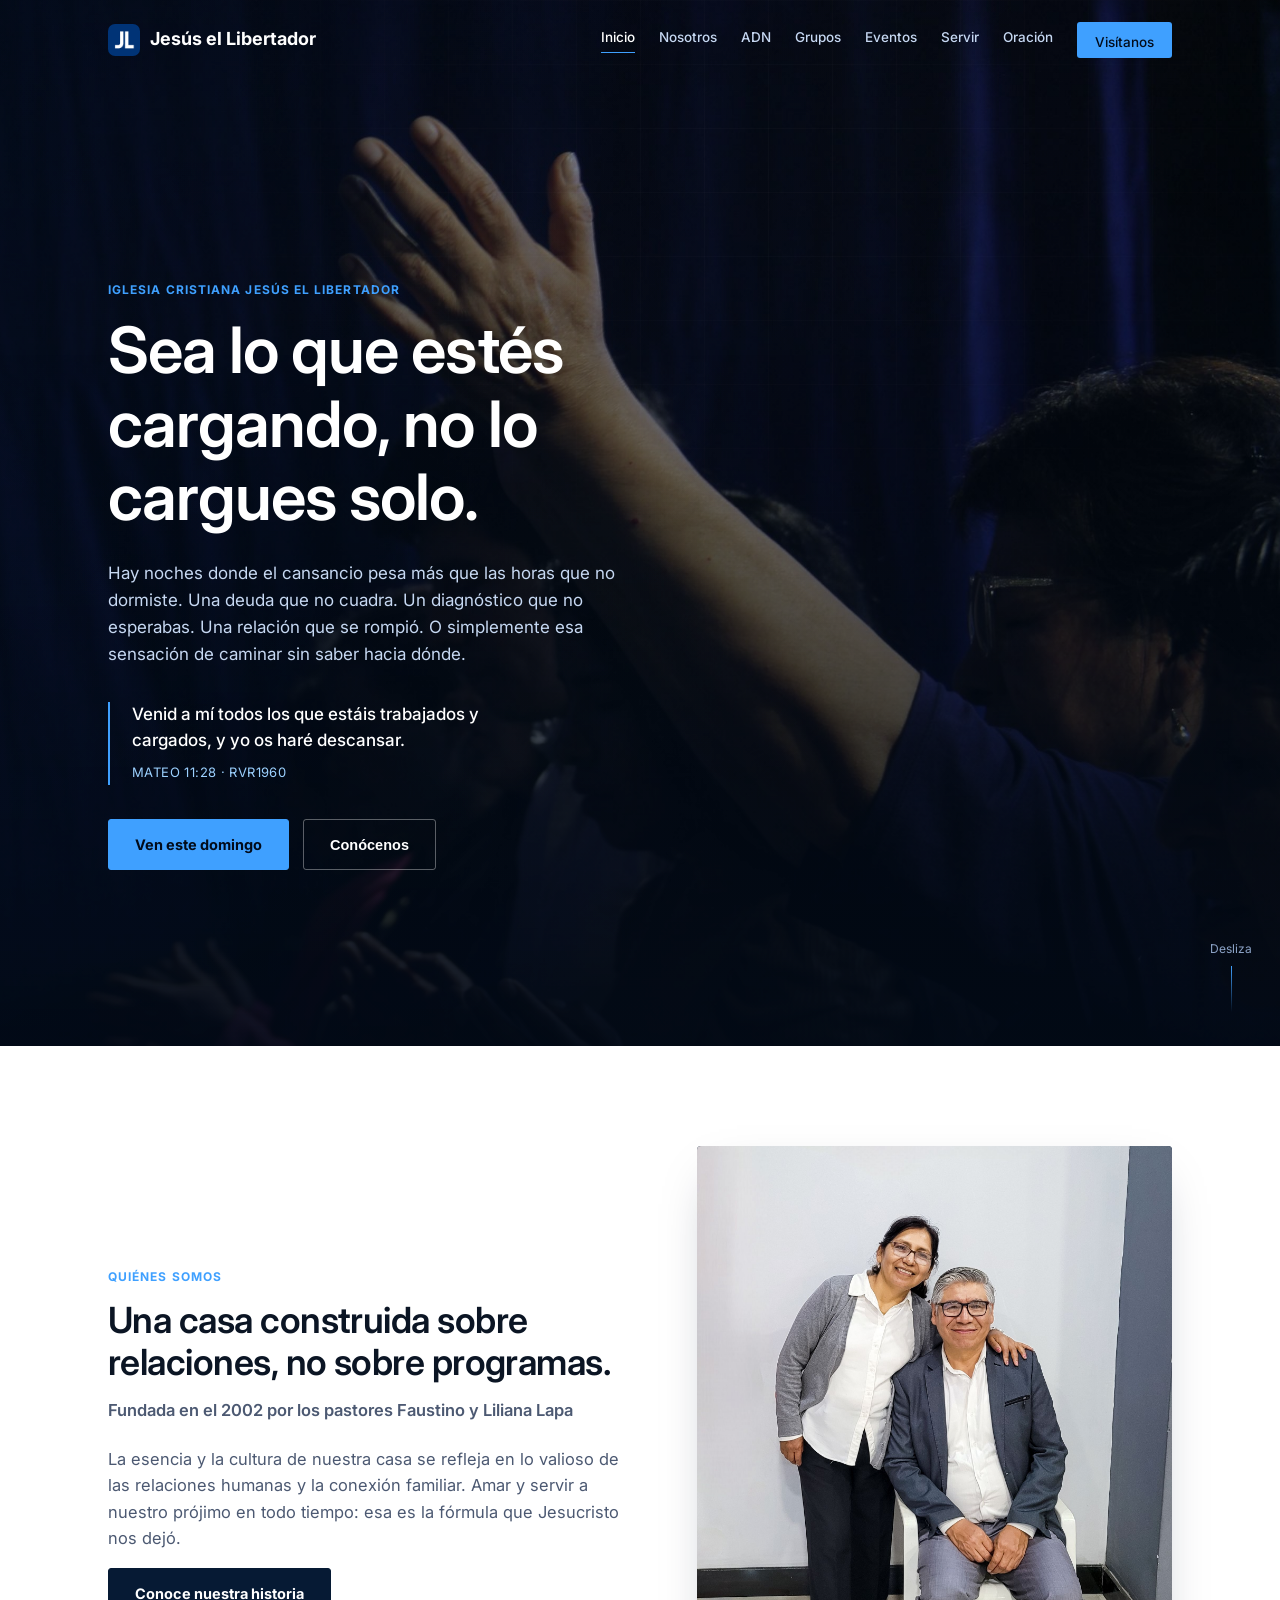
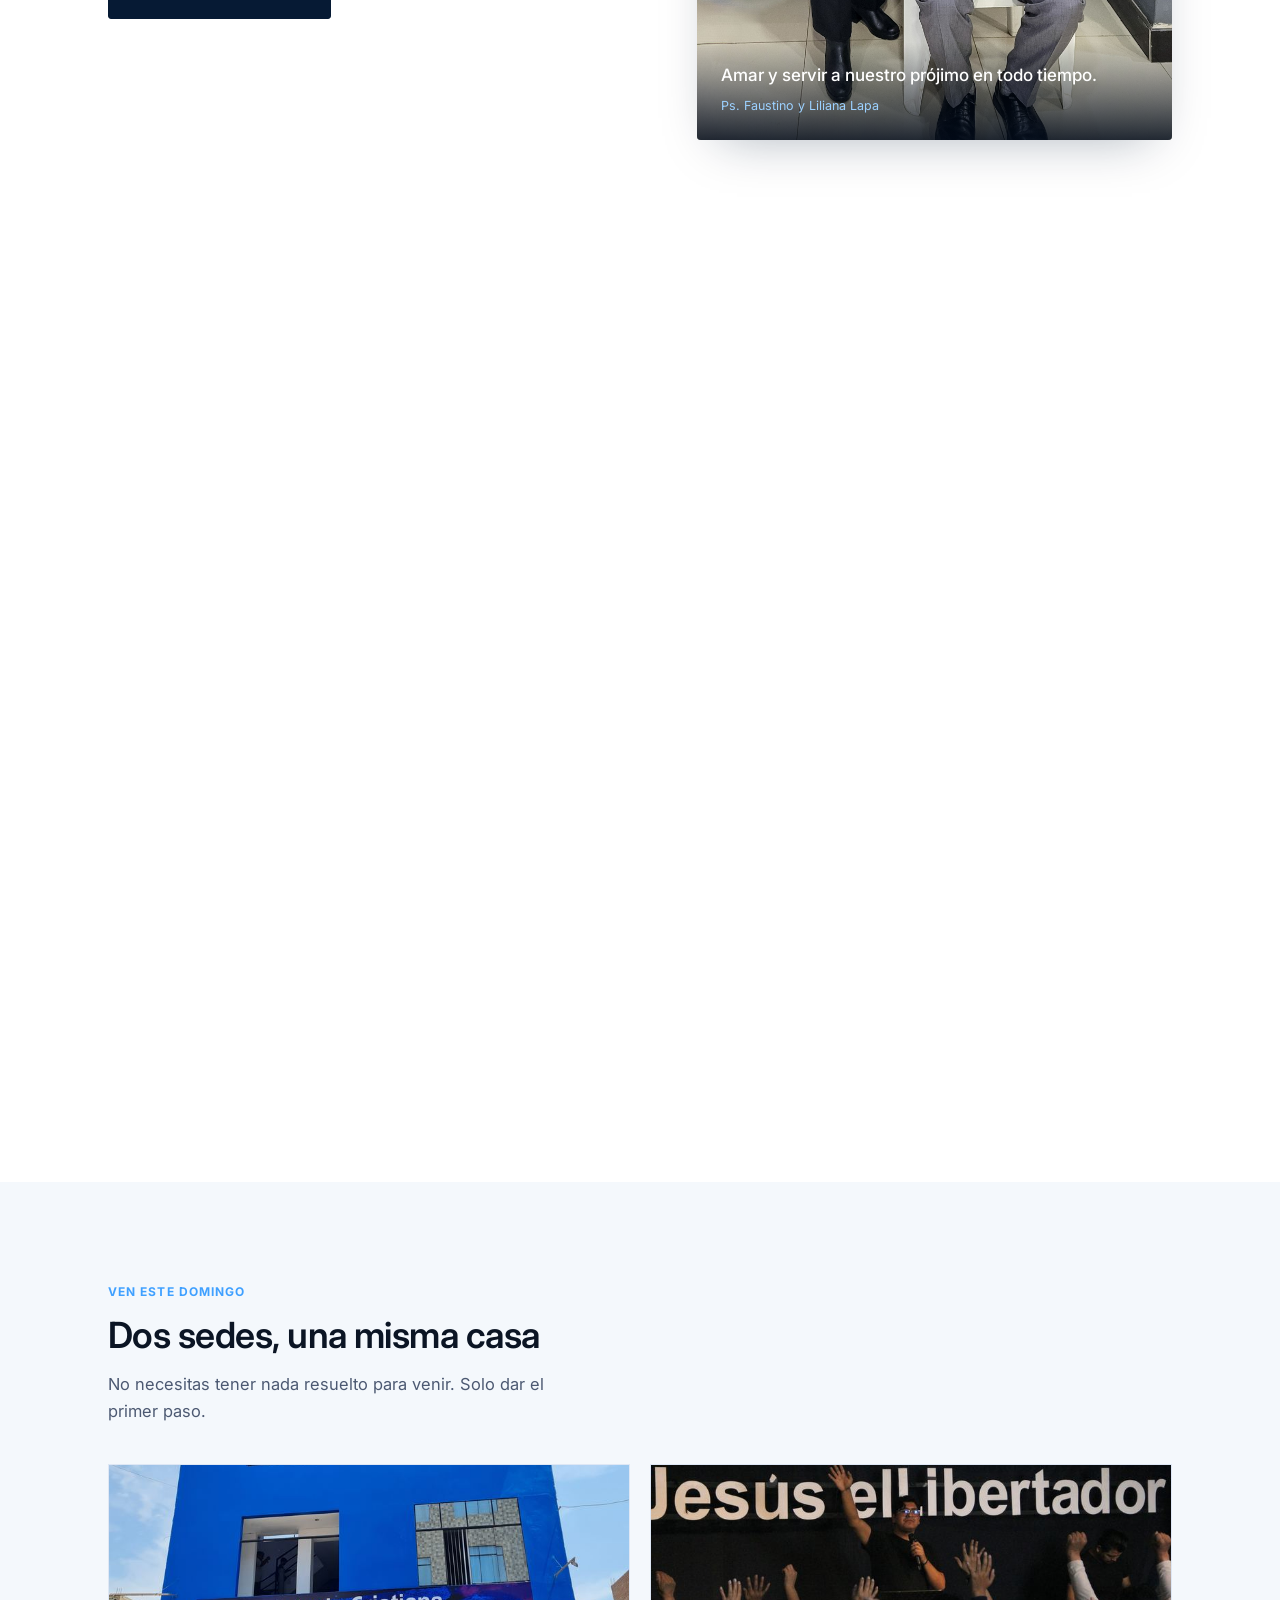
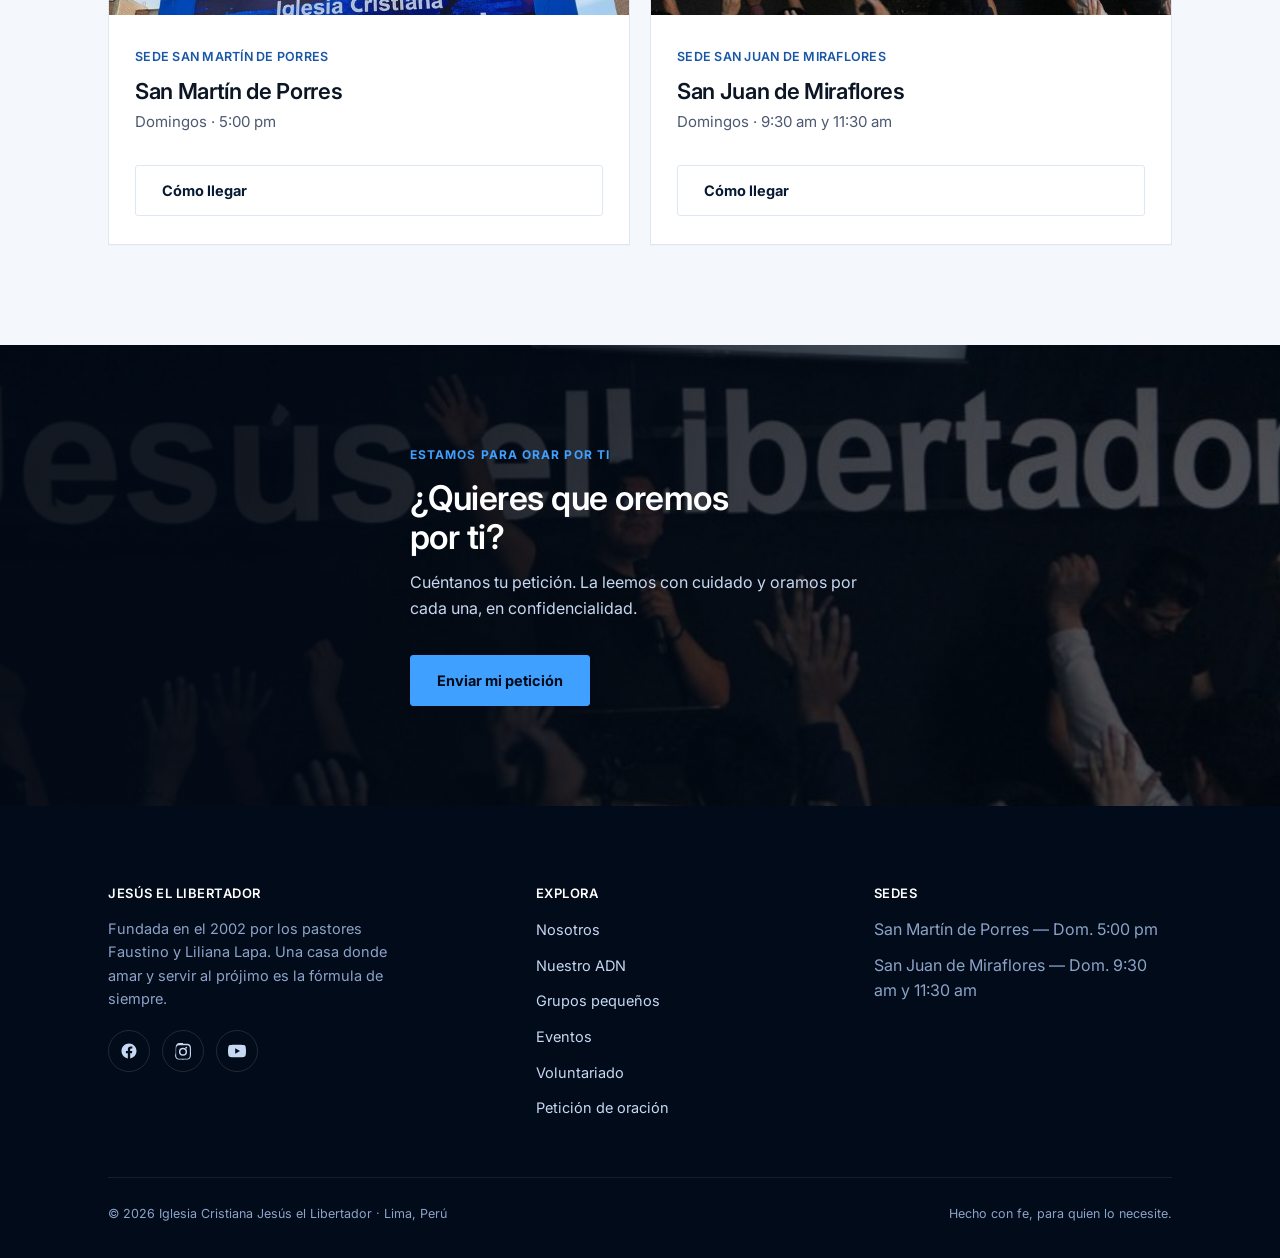
==== commit a9970d96: "Actualización" ====
--- a/index.html
+++ b/index.html
@@ -27,7 +27,7 @@
 <script type="application/ld+json">
 {
   "@context": "https://schema.org",
-  "@type": "Church",
+  "@type": ["Church", "Organization"],
   "name": "Iglesia Cristiana Jesús el Libertador",
   "alternateName": "Jesús el Libertador",
   "url": "https://icjesusellibertador.com/",
@@ -238,7 +238,7 @@
     <h2 id="contactoModalTitle">Conócenos, escríbenos</h2>
     <p class="intro">Cuéntanos qué necesitas —una pregunta, una visita, lo que sea— y te respondemos a la brevedad.</p>
 
-    <form name="contacto" method="POST" data-netlify="true" netlify-honeypot="bot-field" class="oracion-form">
+    <form name="contacto" method="POST" action="/" data-netlify="true" netlify-honeypot="bot-field" class="oracion-form">
       <input type="hidden" name="form-name" value="contacto" />
       <p class="hp-field"><label>No llenar: <input name="bot-field" /></label></p>
       <div class="field-row">
